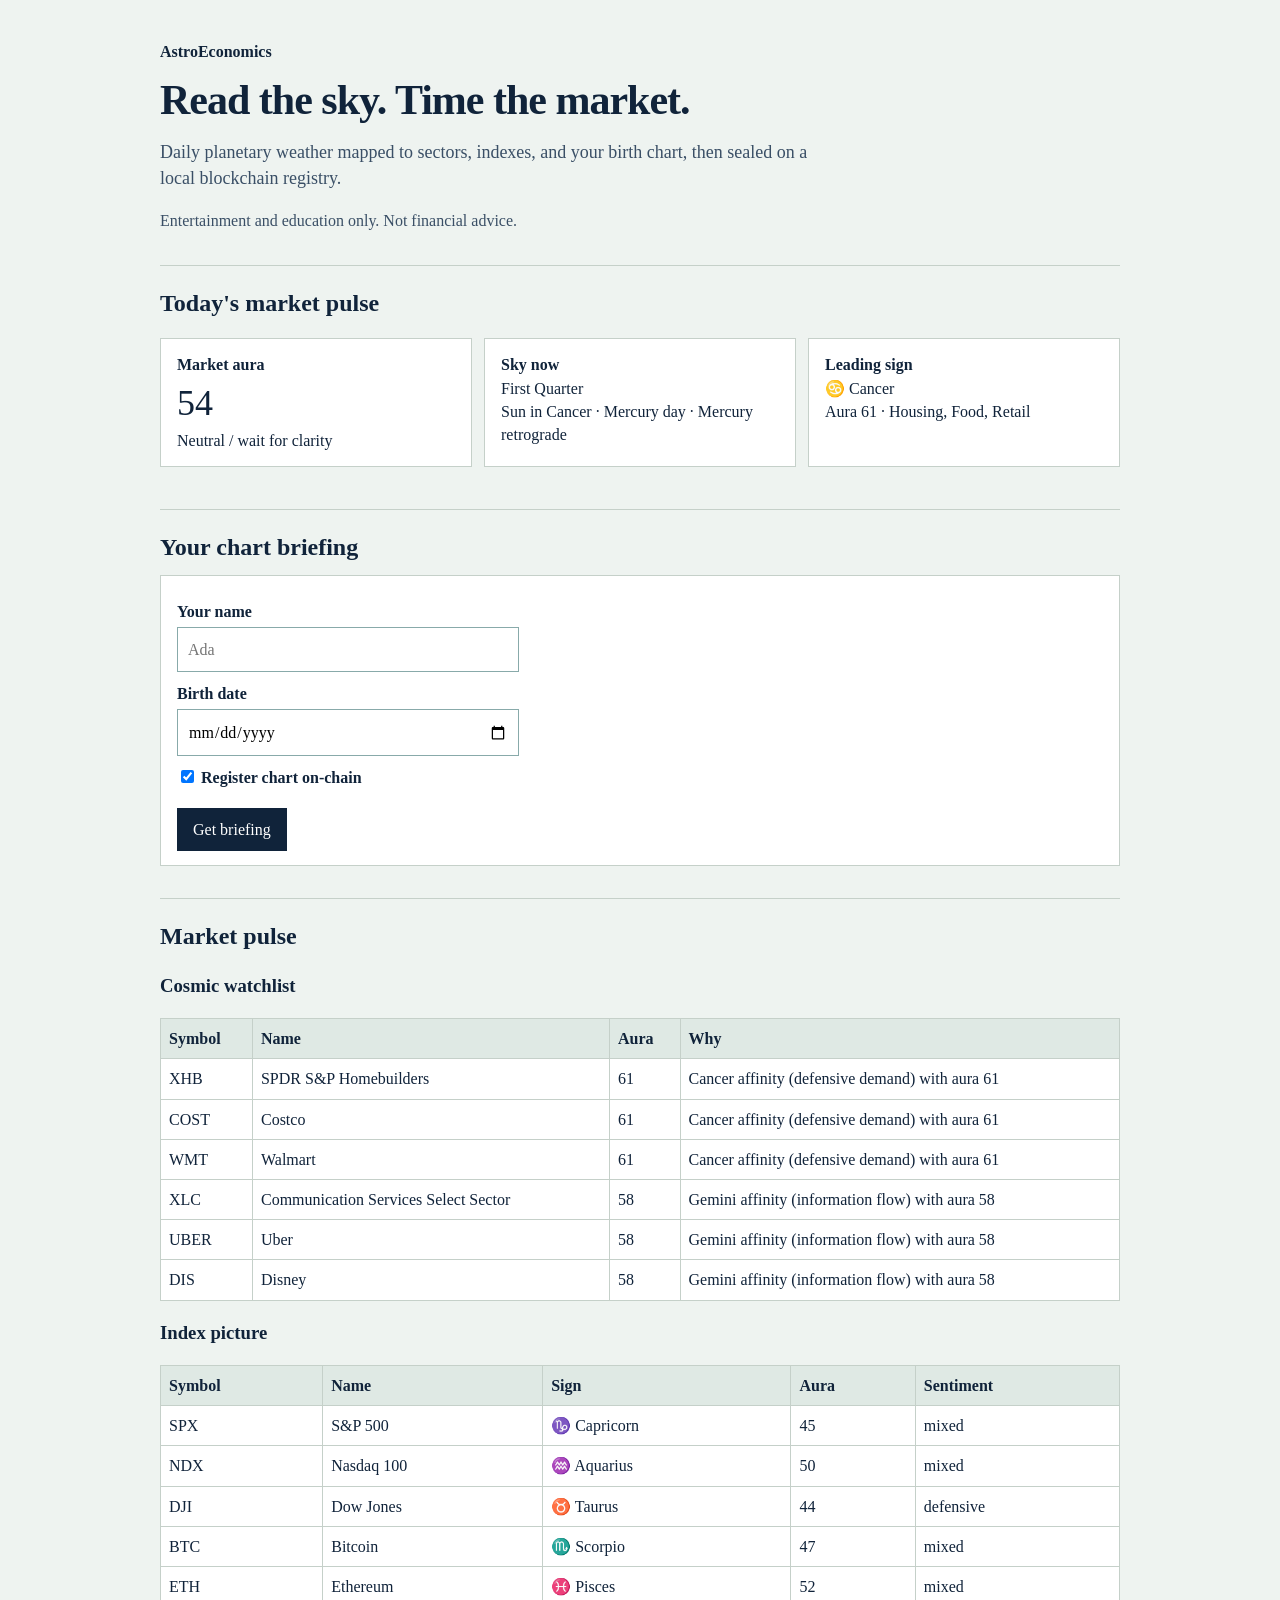
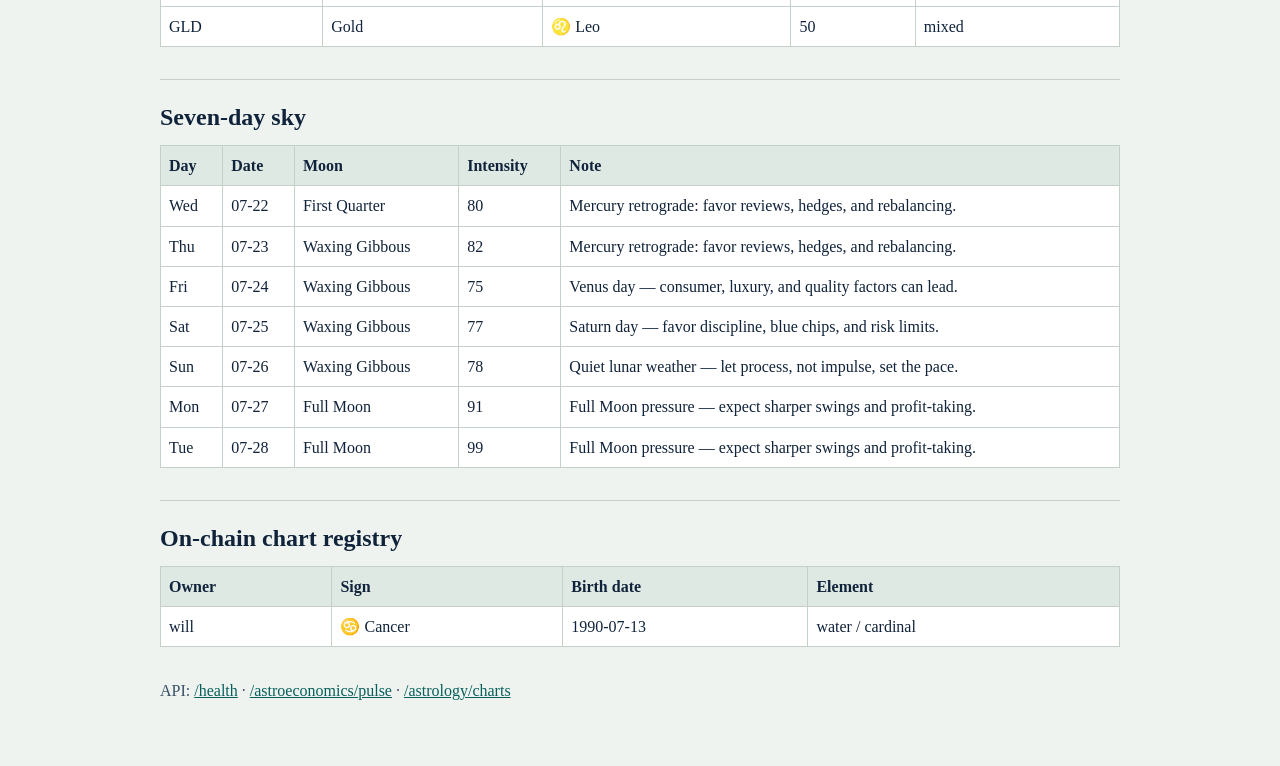
==== astroeconomics.html @ 0cafc7d6 "Replace SPA UI with plain server-rendered HTML Serve a no-JavaScript page built in Python so the app" ====
<!DOCTYPE html>
<html lang="en">
<head>
<meta charset="utf-8">
<meta name="viewport" content="width=device-width, initial-scale=1">
<title>AstroEconomics</title>
<style>
body{margin:0;font-family:Georgia,serif;background:#eef3f0;color:#10233a;line-height:1.45}
a{color:#065f5a}
.wrap{max-width:960px;margin:0 auto;padding:24px 16px 48px}
h1{font-size:42px;line-height:1;margin:0 0 8px;letter-spacing:-1px}
h2{font-size:24px;margin:32px 0 8px;border-top:1px solid #c5d0c9;padding-top:20px}
p.lead{font-size:18px;color:#3a4f66;max-width:36em}
.grid{display:block}
.card{background:#fff;border:1px solid #c5d0c9;padding:14px 16px;margin:10px 0}
label{display:block;margin:10px 0 4px;font-weight:bold}
input[type=text],input[type=date]{width:100%;max-width:320px;padding:10px;font:inherit;border:1px solid #8aa}
button,.btn{display:inline-block;margin-top:14px;padding:10px 16px;background:#10233a;color:#fff;
border:0;font:inherit;cursor:pointer;text-decoration:none}
table{width:100%;border-collapse:collapse;margin-top:10px;background:#fff}
th,td{border:1px solid #c5d0c9;padding:8px;text-align:left;vertical-align:top}
th{background:#dfe9e4}
.error{color:#8a2a2a;background:#f8eaea;padding:10px;border:1px solid #e0b4b4}
.ok{color:#065f5a;background:#e7f4f1;padding:10px;border:1px solid #9cc}
.muted{color:#3a4f66}
@media(min-width:800px){.grid{display:flex;gap:12px}.grid .card{flex:1}}
</style>
</head>
<body>
<div class="wrap">
<p><strong>AstroEconomics</strong></p>
<h1>Read the sky. Time the market.</h1>
<p class="lead">Daily planetary weather mapped to sectors, indexes, and your birth chart, then sealed on a local blockchain registry.</p>
<p class="muted">Entertainment and education only. Not financial advice.</p>
<h2>Today's market pulse</h2>
<div class="grid">
<div class="card"><strong>Market aura</strong><br><span style="font-size:36px">54</span><br>Neutral / wait for clarity</div>
<div class="card"><strong>Sky now</strong><br>First Quarter<br>Sun in Cancer · Mercury day · Mercury retrograde</div>
<div class="card"><strong>Leading sign</strong><br>♋ Cancer<br>Aura 61 · Housing, Food, Retail</div>
</div>
<h2>Your chart briefing</h2>
<div class="card">
<form method="post" action="/">
<label for="owner">Your name</label>
<input id="owner" name="owner" type="text" value="" placeholder="Ada">
<label for="birth_date">Birth date</label>
<input id="birth_date" name="birth_date" type="date" required value="">
<label><input type="checkbox" name="register" value="1" checked> Register chart on-chain</label>
<button type="submit">Get briefing</button>
</form>
</div>
<h2>Market pulse</h2>
<h3>Cosmic watchlist</h3>
<table><tr><th>Symbol</th><th>Name</th><th>Aura</th><th>Why</th></tr>
<tr><td>XHB</td><td>SPDR S&amp;P Homebuilders</td><td>61</td><td>Cancer affinity (defensive demand) with aura 61</td></tr>
<tr><td>COST</td><td>Costco</td><td>61</td><td>Cancer affinity (defensive demand) with aura 61</td></tr>
<tr><td>WMT</td><td>Walmart</td><td>61</td><td>Cancer affinity (defensive demand) with aura 61</td></tr>
<tr><td>XLC</td><td>Communication Services Select Sector</td><td>58</td><td>Gemini affinity (information flow) with aura 58</td></tr>
<tr><td>UBER</td><td>Uber</td><td>58</td><td>Gemini affinity (information flow) with aura 58</td></tr>
<tr><td>DIS</td><td>Disney</td><td>58</td><td>Gemini affinity (information flow) with aura 58</td></tr>
</table>
<h3>Index picture</h3>
<table><tr><th>Symbol</th><th>Name</th><th>Sign</th><th>Aura</th><th>Sentiment</th></tr>
<tr><td>SPX</td><td>S&amp;P 500</td><td>♑ Capricorn</td><td>45</td><td>mixed</td></tr>
<tr><td>NDX</td><td>Nasdaq 100</td><td>♒ Aquarius</td><td>50</td><td>mixed</td></tr>
<tr><td>DJI</td><td>Dow Jones</td><td>♉ Taurus</td><td>44</td><td>defensive</td></tr>
<tr><td>BTC</td><td>Bitcoin</td><td>♏ Scorpio</td><td>47</td><td>mixed</td></tr>
<tr><td>ETH</td><td>Ethereum</td><td>♓ Pisces</td><td>52</td><td>mixed</td></tr>
<tr><td>GLD</td><td>Gold</td><td>♌ Leo</td><td>50</td><td>mixed</td></tr>
</table>
<h2>Seven-day sky</h2>
<table><tr><th>Day</th><th>Date</th><th>Moon</th><th>Intensity</th><th>Note</th></tr>
<tr><td>Wed</td><td>07-22</td><td>First Quarter</td><td>80</td><td>Mercury retrograde: favor reviews, hedges, and rebalancing.</td></tr>
<tr><td>Thu</td><td>07-23</td><td>Waxing Gibbous</td><td>82</td><td>Mercury retrograde: favor reviews, hedges, and rebalancing.</td></tr>
<tr><td>Fri</td><td>07-24</td><td>Waxing Gibbous</td><td>75</td><td>Venus day — consumer, luxury, and quality factors can lead.</td></tr>
<tr><td>Sat</td><td>07-25</td><td>Waxing Gibbous</td><td>77</td><td>Saturn day — favor discipline, blue chips, and risk limits.</td></tr>
<tr><td>Sun</td><td>07-26</td><td>Waxing Gibbous</td><td>78</td><td>Quiet lunar weather — let process, not impulse, set the pace.</td></tr>
<tr><td>Mon</td><td>07-27</td><td>Full Moon</td><td>91</td><td>Full Moon pressure — expect sharper swings and profit-taking.</td></tr>
<tr><td>Tue</td><td>07-28</td><td>Full Moon</td><td>99</td><td>Full Moon pressure — expect sharper swings and profit-taking.</td></tr>
</table>
<h2>On-chain chart registry</h2>
<table><tr><th>Owner</th><th>Sign</th><th>Birth date</th><th>Element</th></tr>
<tr><td>will</td><td>♋ Cancer</td><td>1990-07-13</td><td>water / cardinal</td></tr>
</table>
<p class="muted" style="margin-top:32px">API: <a href="/health">/health</a> · <a href="/astroeconomics/pulse">/astroeconomics/pulse</a> · <a href="/astrology/charts">/astrology/charts</a></p>
</div></body></html>
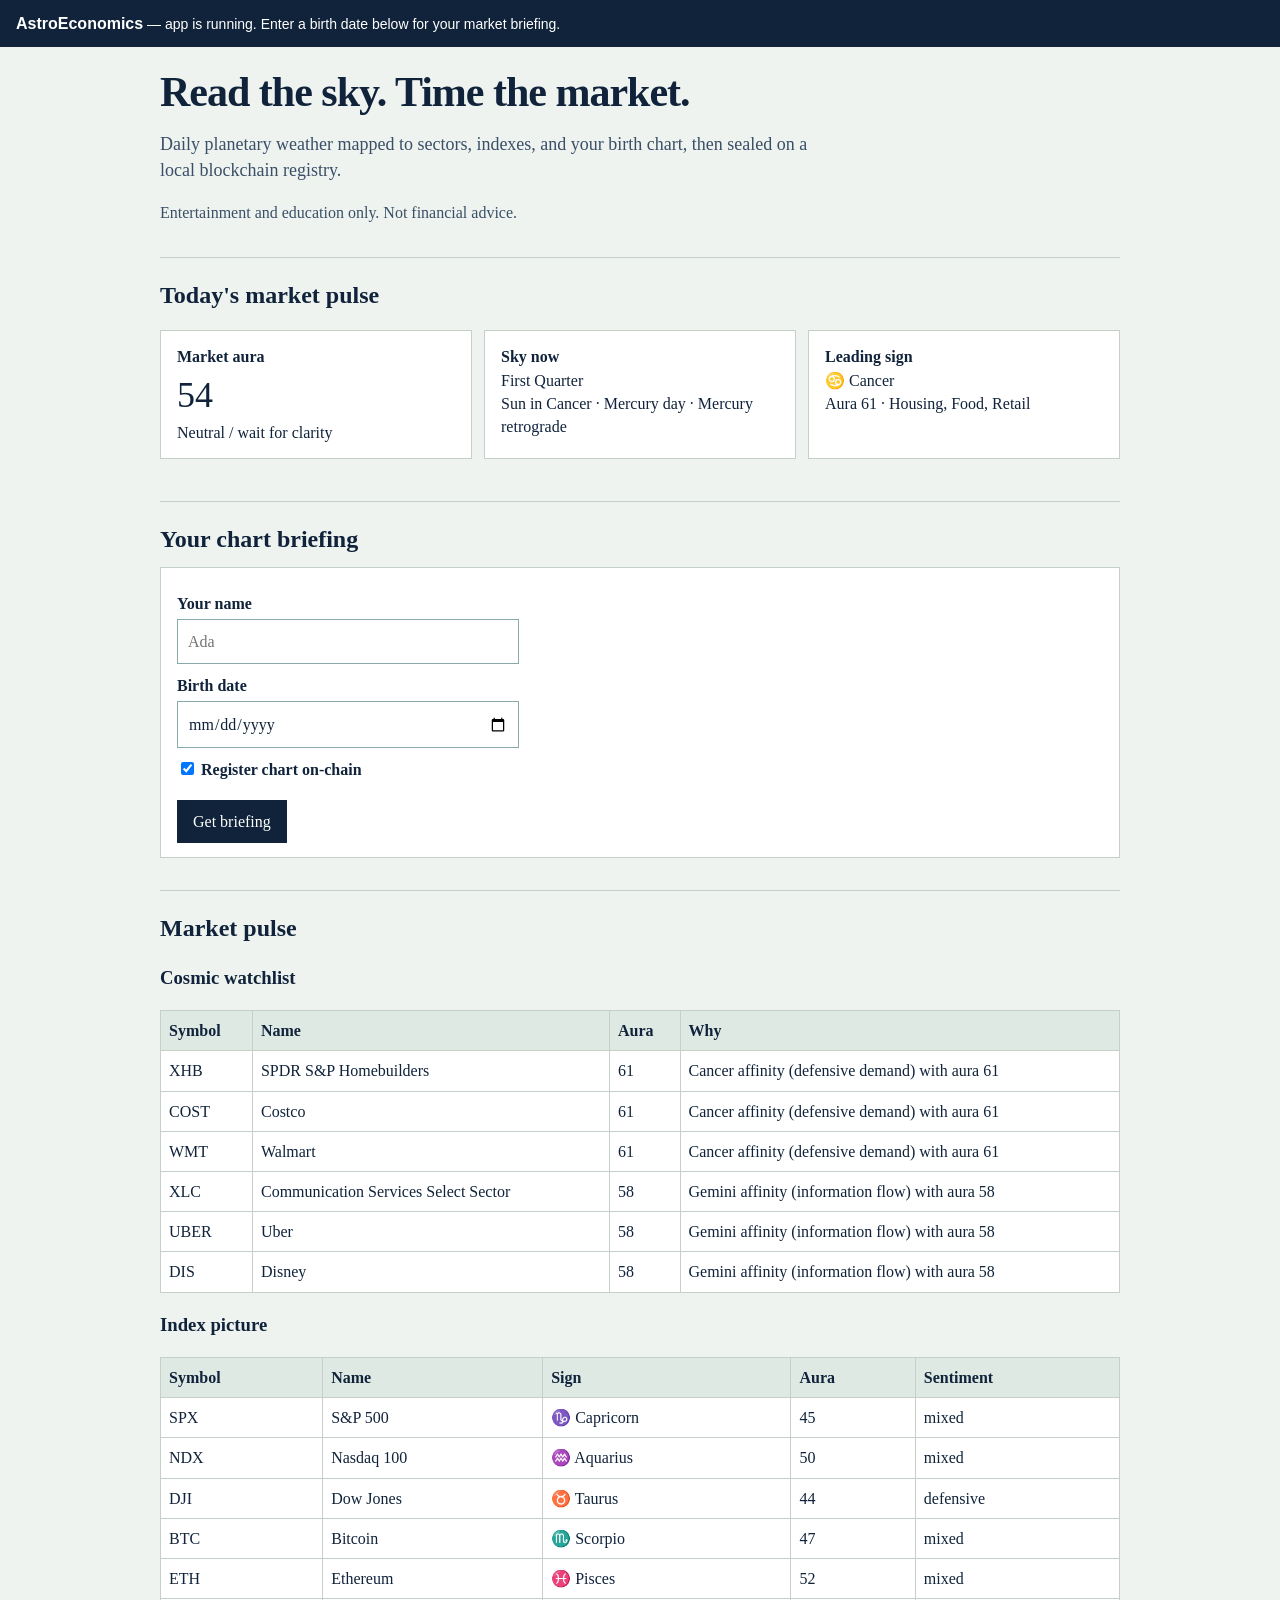
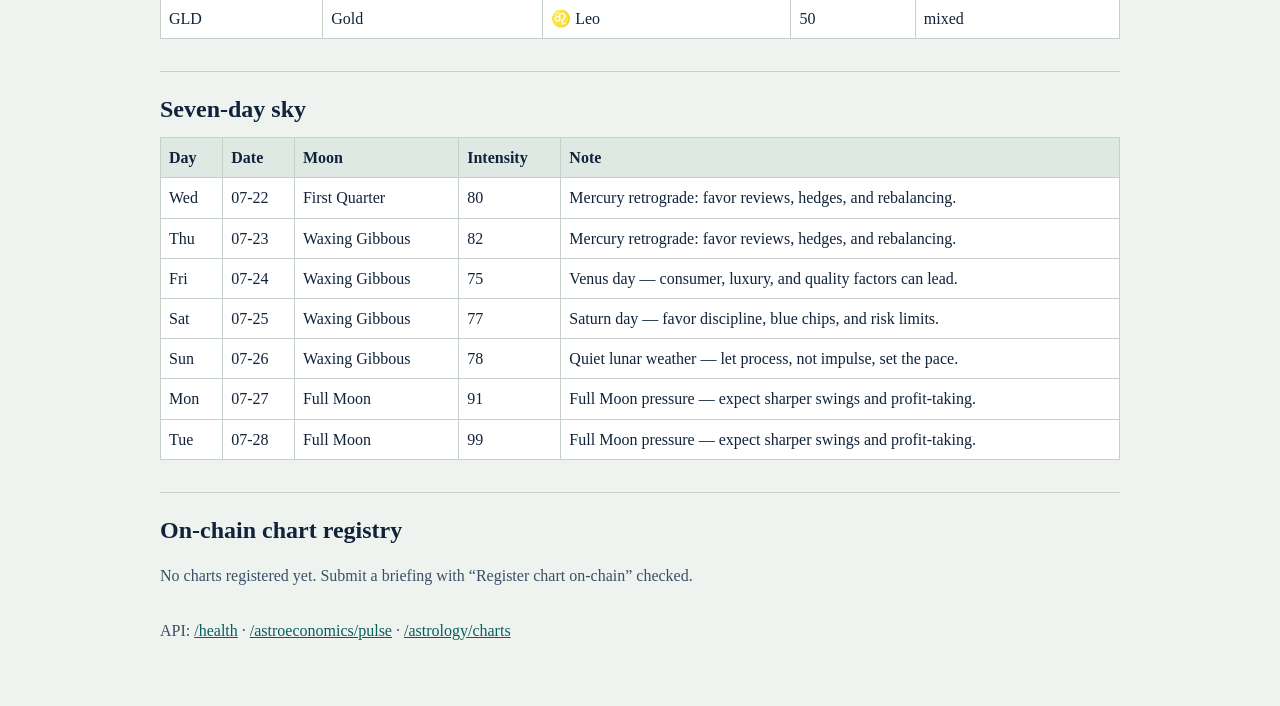
==== commit 97ebf7de: "Harden AstroEconomics UI after blank-screen audit Add a high-contrast running banner, HTML 404 page," ====
--- a/astroeconomics.html
+++ b/astroeconomics.html
@@ -5,20 +5,22 @@
 <meta name="viewport" content="width=device-width, initial-scale=1">
 <title>AstroEconomics</title>
 <style>
-body{margin:0;font-family:Georgia,serif;background:#eef3f0;color:#10233a;line-height:1.45}
+body{margin:0;font-family:Georgia,Times,serif;background:#eef3f0;color:#10233a;line-height:1.45}
 a{color:#065f5a}
+.banner{background:#10233a;color:#fff;padding:12px 16px;font-family:Arial,Helvetica,sans-serif;font-size:14px}
+.banner strong{font-size:16px}
 .wrap{max-width:960px;margin:0 auto;padding:24px 16px 48px}
-h1{font-size:42px;line-height:1;margin:0 0 8px;letter-spacing:-1px}
-h2{font-size:24px;margin:32px 0 8px;border-top:1px solid #c5d0c9;padding-top:20px}
+h1{font-size:42px;line-height:1;margin:0 0 8px;letter-spacing:-1px;color:#10233a}
+h2{font-size:24px;margin:32px 0 8px;border-top:1px solid #c5d0c9;padding-top:20px;color:#10233a}
 p.lead{font-size:18px;color:#3a4f66;max-width:36em}
 .grid{display:block}
 .card{background:#fff;border:1px solid #c5d0c9;padding:14px 16px;margin:10px 0}
 label{display:block;margin:10px 0 4px;font-weight:bold}
-input[type=text],input[type=date]{width:100%;max-width:320px;padding:10px;font:inherit;border:1px solid #8aa}
+input[type=text],input[type=date]{width:100%;max-width:320px;padding:10px;font:inherit;border:1px solid #8aa;background:#fff;color:#10233a}
 button,.btn{display:inline-block;margin-top:14px;padding:10px 16px;background:#10233a;color:#fff;
 border:0;font:inherit;cursor:pointer;text-decoration:none}
 table{width:100%;border-collapse:collapse;margin-top:10px;background:#fff}
-th,td{border:1px solid #c5d0c9;padding:8px;text-align:left;vertical-align:top}
+th,td{border:1px solid #c5d0c9;padding:8px;text-align:left;vertical-align:top;color:#10233a}
 th{background:#dfe9e4}
 .error{color:#8a2a2a;background:#f8eaea;padding:10px;border:1px solid #e0b4b4}
 .ok{color:#065f5a;background:#e7f4f1;padding:10px;border:1px solid #9cc}
@@ -27,8 +29,8 @@
 </style>
 </head>
 <body>
+<div class="banner"><strong>AstroEconomics</strong> &mdash; app is running. Enter a birth date below for your market briefing.</div>
 <div class="wrap">
-<p><strong>AstroEconomics</strong></p>
 <h1>Read the sky. Time the market.</h1>
 <p class="lead">Daily planetary weather mapped to sectors, indexes, and your birth chart, then sealed on a local blockchain registry.</p>
 <p class="muted">Entertainment and education only. Not financial advice.</p>
@@ -79,8 +81,6 @@
 <tr><td>Tue</td><td>07-28</td><td>Full Moon</td><td>99</td><td>Full Moon pressure — expect sharper swings and profit-taking.</td></tr>
 </table>
 <h2>On-chain chart registry</h2>
-<table><tr><th>Owner</th><th>Sign</th><th>Birth date</th><th>Element</th></tr>
-<tr><td>will</td><td>♋ Cancer</td><td>1990-07-13</td><td>water / cardinal</td></tr>
-</table>
+<p class="muted">No charts registered yet. Submit a briefing with “Register chart on-chain” checked.</p>
 <p class="muted" style="margin-top:32px">API: <a href="/health">/health</a> · <a href="/astroeconomics/pulse">/astroeconomics/pulse</a> · <a href="/astrology/charts">/astrology/charts</a></p>
 </div></body></html>
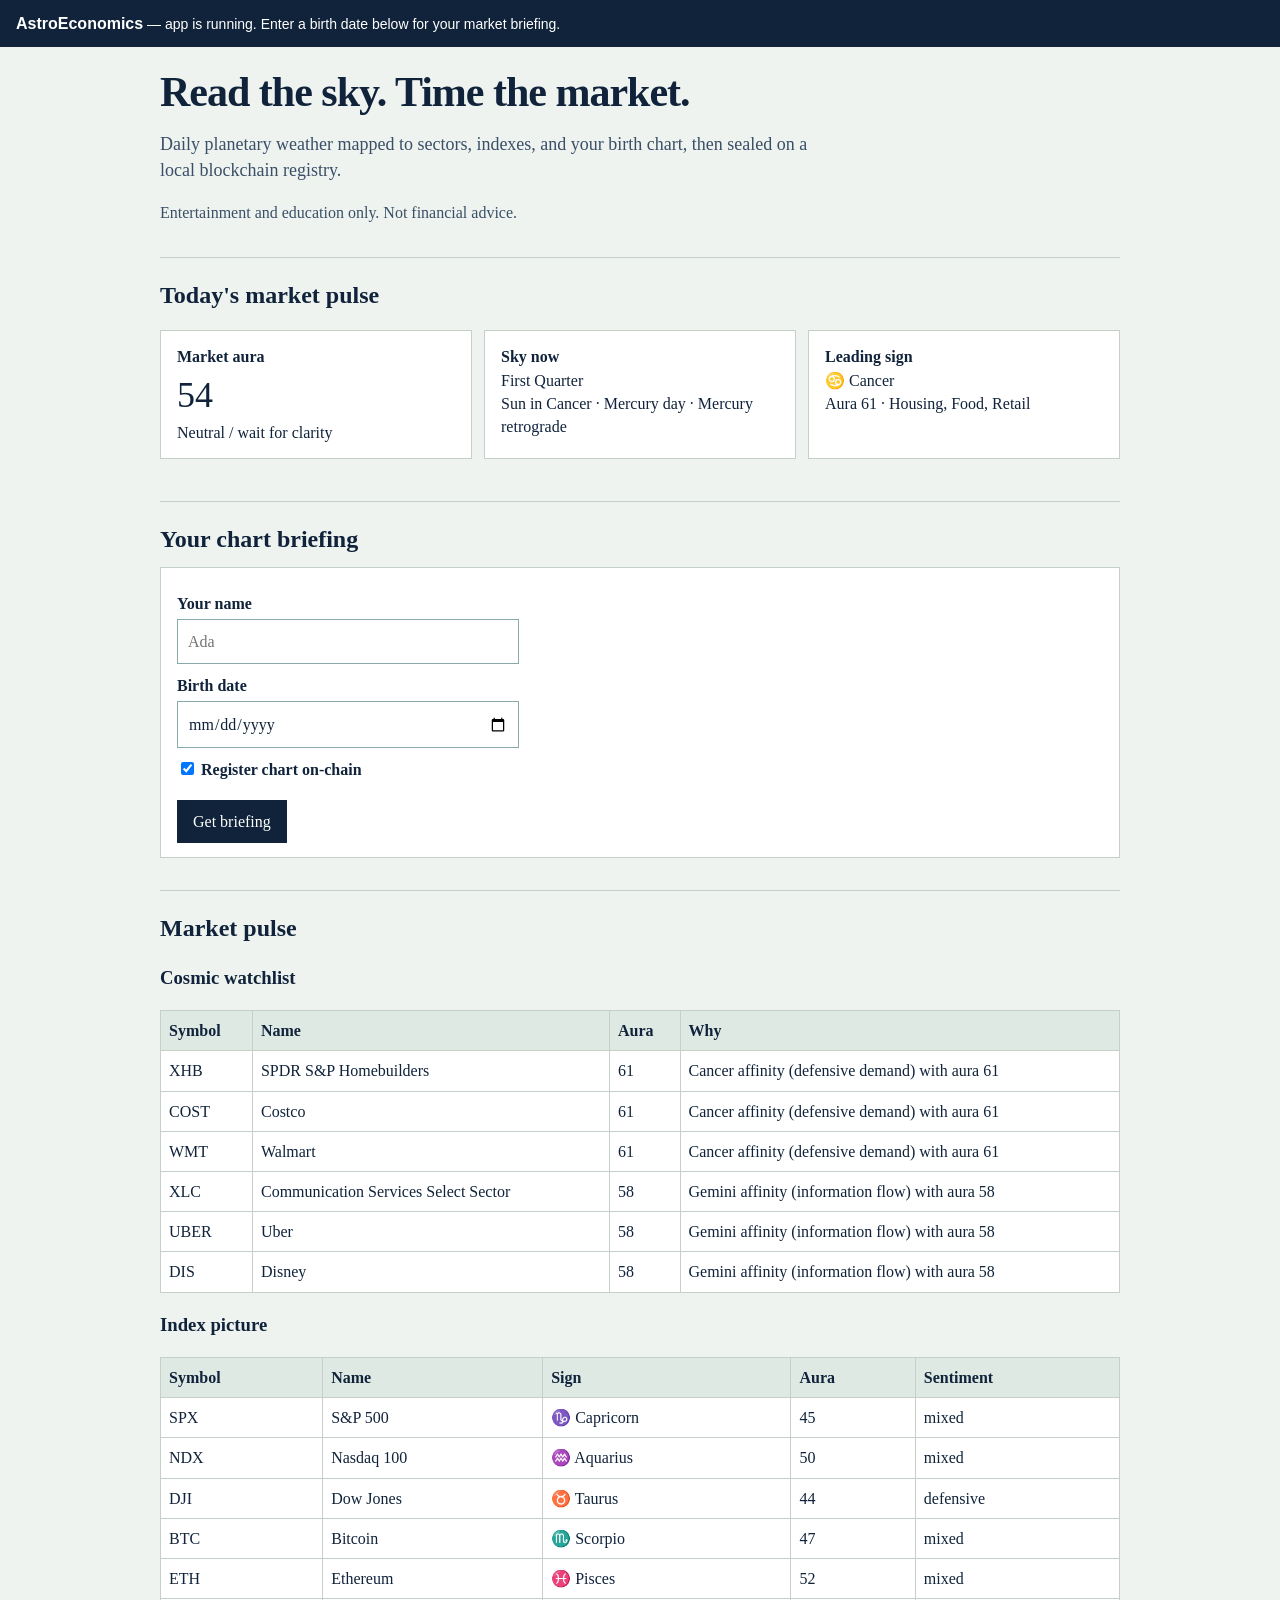
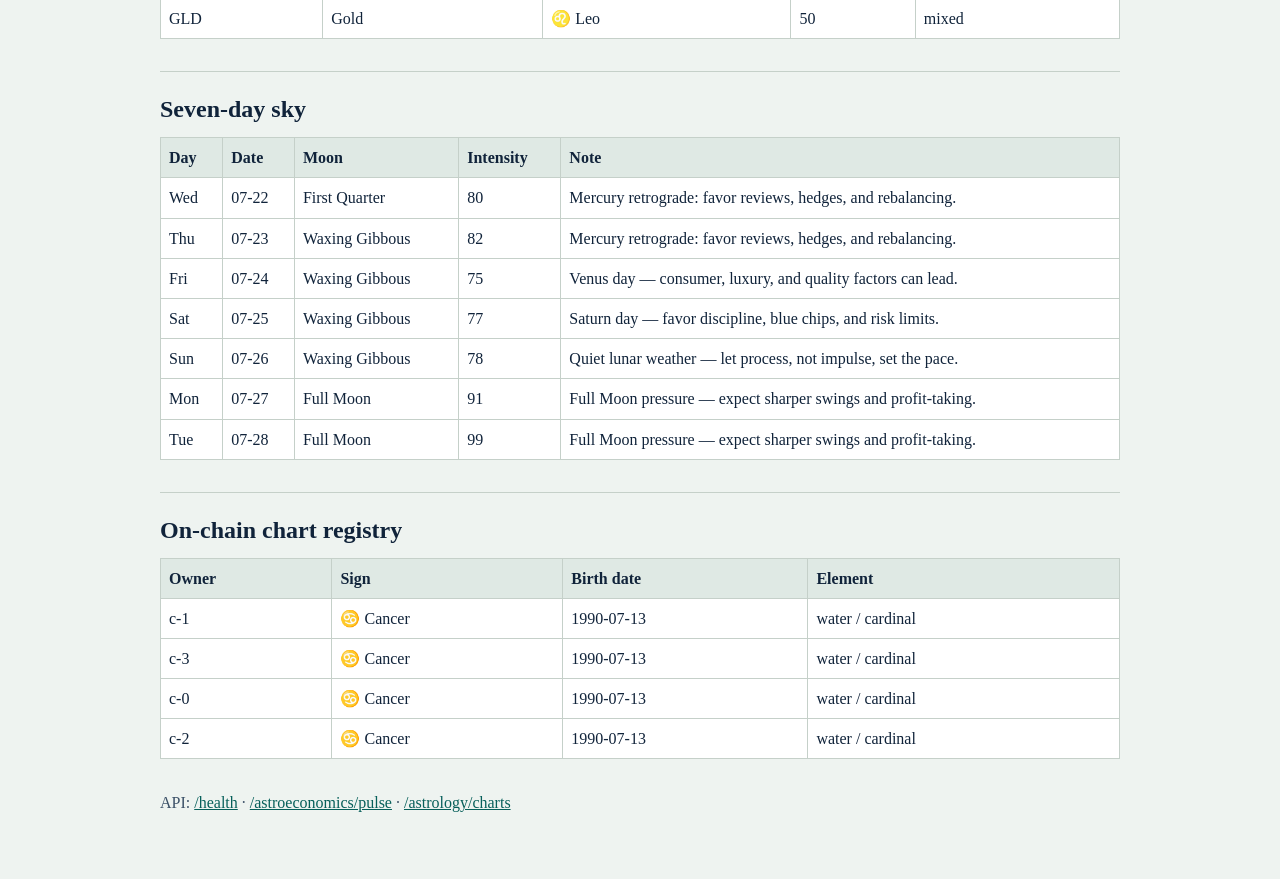
==== commit 864465ed: "Superaudit fixes: thread-safe mining, hardened consensus, dead UI cleanup Serialize chart registrati" ====
--- a/astroeconomics.html
+++ b/astroeconomics.html
@@ -81,6 +81,11 @@
 <tr><td>Tue</td><td>07-28</td><td>Full Moon</td><td>99</td><td>Full Moon pressure — expect sharper swings and profit-taking.</td></tr>
 </table>
 <h2>On-chain chart registry</h2>
-<p class="muted">No charts registered yet. Submit a briefing with “Register chart on-chain” checked.</p>
+<table><tr><th>Owner</th><th>Sign</th><th>Birth date</th><th>Element</th></tr>
+<tr><td>c-1</td><td>♋ Cancer</td><td>1990-07-13</td><td>water / cardinal</td></tr>
+<tr><td>c-3</td><td>♋ Cancer</td><td>1990-07-13</td><td>water / cardinal</td></tr>
+<tr><td>c-0</td><td>♋ Cancer</td><td>1990-07-13</td><td>water / cardinal</td></tr>
+<tr><td>c-2</td><td>♋ Cancer</td><td>1990-07-13</td><td>water / cardinal</td></tr>
+</table>
 <p class="muted" style="margin-top:32px">API: <a href="/health">/health</a> · <a href="/astroeconomics/pulse">/astroeconomics/pulse</a> · <a href="/astrology/charts">/astrology/charts</a></p>
 </div></body></html>
